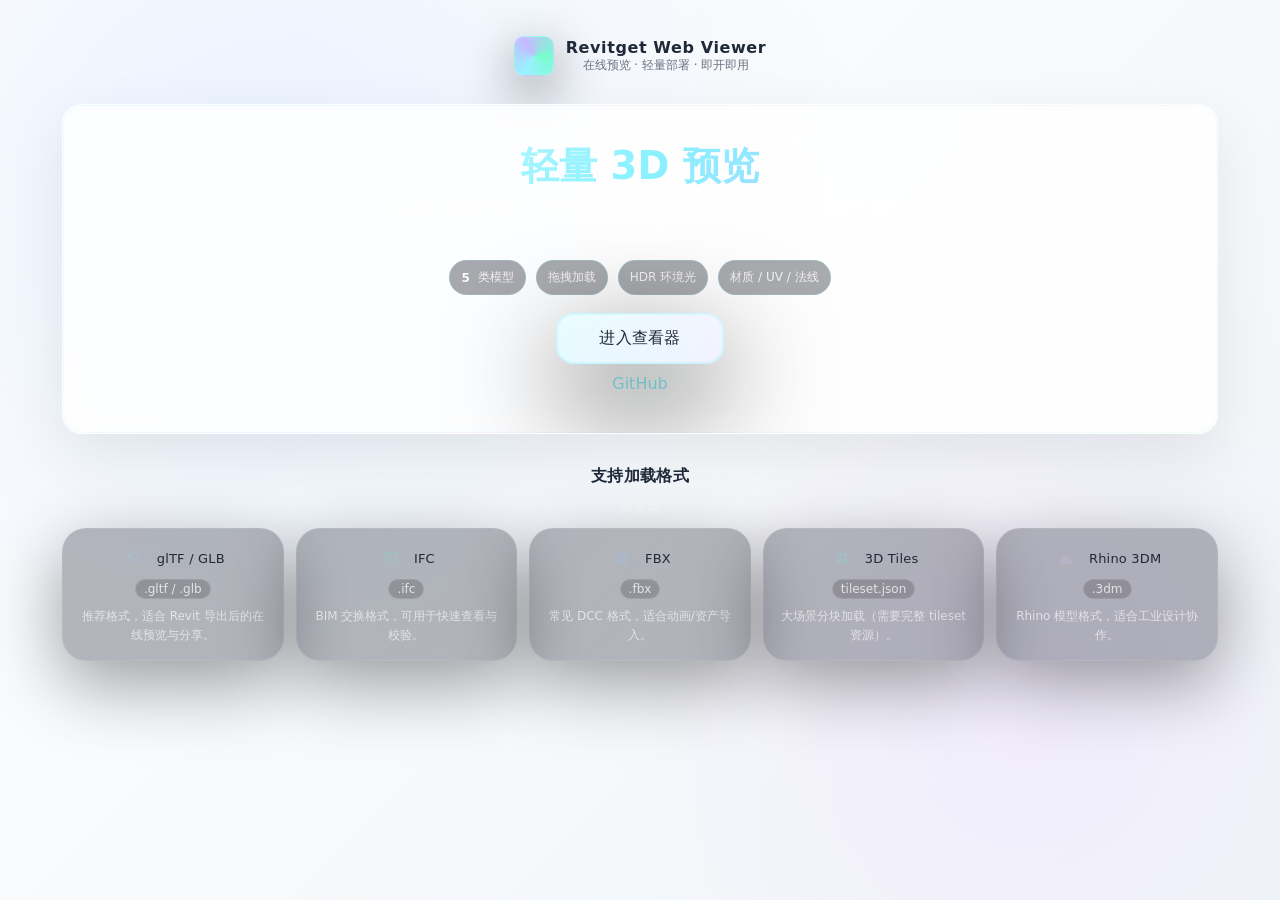
==== index.html @ fd3fb1c2 "更新网页为亮色主题" ====
<!doctype html>
<html lang="zh-CN">
  <head>
    <meta charset="UTF-8" />
    <meta name="viewport" content="width=device-width, initial-scale=1.0" />
    <title>Revitget · Web Viewer</title>
    <style>
      :root {
        --bg0: #ffffff;
        --bg1: #f3f5f8;
        --bg2: #e6ebf2;
        --c0: #0078d4;
        --c1: #5b5fc7;
        --c2: #00b294;
        --text: #1f2937;
        --muted: #6b7280;
        --glass: rgba(255, 255, 255, 0.85);
        --stroke: rgba(0, 0, 0, 0.06);
        --shadow: 0 20px 60px rgba(0, 0, 0, 0.08);
      }

      * {
        box-sizing: border-box;
      }

      html,
      body {
        height: 100%;
      }

      body {
        margin: 0;
        color: var(--text);
        font-family: system-ui, -apple-system, Segoe UI, Roboto, Helvetica, Arial,
          "Apple Color Emoji", "Segoe UI Emoji";
        background: radial-gradient(
            1000px 1000px at 20% 20%,
            rgba(230, 240, 255, 0.8),
            transparent 60%
          ),
          radial-gradient(
            800px 800px at 80% 80%,
            rgba(240, 230, 255, 0.6),
            transparent 50%
          ),
          linear-gradient(135deg, var(--bg0) 0%, #f0f4f8 100%);
        overflow-x: hidden;
      }

      .wrap {
        position: relative;
        max-width: 1200px;
        margin: 0 auto;
        padding: 36px 22px 60px;
        text-align: center;
      }

      @keyframes fadeUp {
        from {
          opacity: 0;
          transform: translateY(20px);
        }
        to {
          opacity: 1;
          transform: translateY(0);
        }
      }

      .topbar {
        display: flex;
        flex-direction: column;
        align-items: center;
        justify-content: center;
        gap: 12px;
        margin-bottom: 28px;
        animation: fadeUp 0.8s ease-out forwards;
      }

      .brand {
        display: flex;
        align-items: center;
        gap: 12px;
        min-width: 0;
        justify-content: center;
      }

      .logo {
        width: 40px;
        height: 40px;
        border-radius: 10px;
        background: conic-gradient(
          from 210deg,
          rgba(123, 240, 255, 0.75),
          rgba(182, 166, 255, 0.75),
          rgba(68, 255, 184, 0.7),
          rgba(123, 240, 255, 0.75)
        );
        border: 1px solid rgba(255, 255, 255, 0.08);
        box-shadow: 0 0 0 1px rgba(255, 255, 255, 0.08) inset, 0 16px 50px rgba(0, 0, 0, 0.45);
      }

      .brand h1 {
        font-size: 16px;
        margin: 0;
        letter-spacing: 0.6px;
        white-space: nowrap;
      }

      .brand p {
        margin: 0;
        font-size: 12px;
        color: var(--muted);
        white-space: nowrap;
        overflow: hidden;
        text-overflow: ellipsis;
      }

      .cta {
        display: flex;
        gap: 10px;
        flex-wrap: wrap;
        justify-content: center;
      }

      .cta.main {
        margin-top: 18px;
      }

      .link {
        color: rgba(123, 240, 255, 0.86);
        text-decoration: none;
      }

      .link:hover {
        text-decoration: underline;
      }

      .sub-links {
        margin-top: 10px;
      }

      .btn {
        position: relative;
        appearance: none;
        border: 1px solid rgba(255, 255, 255, 0.08);
        background: rgba(5, 10, 24, 0.35);
        color: var(--text);
        padding: 10px 14px;
        border-radius: 14px;
        text-decoration: none;
        font-size: 13px;
        letter-spacing: 0.2px;
        transition: transform 140ms ease, background 140ms ease, border-color 140ms ease,
          box-shadow 140ms ease, filter 140ms ease;
        display: inline-flex;
        align-items: center;
        gap: 8px;
        user-select: none;
        box-shadow: 0 18px 54px rgba(0, 0, 0, 0.46);
        backdrop-filter: blur(10px);
      }

      .btn::before {
        content: "";
        position: absolute;
        inset: 0;
        border-radius: 14px;
        pointer-events: none;
        background: linear-gradient(
          180deg,
          rgba(255, 255, 255, 0.16),
          rgba(255, 255, 255, 0) 40%,
          rgba(123, 240, 255, 0.08)
        );
        opacity: 0.55;
      }

      .btn:hover {
        transform: translateY(-2px);
        background: rgba(10, 20, 48, 0.44);
        border-color: rgba(123, 240, 255, 0.26);
        box-shadow: 0 26px 70px rgba(0, 0, 0, 0.55);
        filter: drop-shadow(0 0 22px rgba(123, 240, 255, 0.14));
      }

      .btn.primary {
        background: linear-gradient(
          135deg,
          rgba(123, 240, 255, 0.18),
          rgba(182, 166, 255, 0.14)
        );
        border-color: rgba(123, 240, 255, 0.34);
        box-shadow: 0 26px 86px rgba(0, 0, 0, 0.6),
          0 0 0 1px rgba(123, 240, 255, 0.16) inset;
      }

      .btn.primary.big {
        font-size: 16px;
        padding: 14px 42px;
        border-radius: 18px;
        letter-spacing: 0.3px;
        box-shadow: 0 36px 110px rgba(0, 0, 0, 0.68),
          0 0 0 1px rgba(123, 240, 255, 0.18) inset;
        transition: all 0.25s cubic-bezier(0.2, 0.8, 0.2, 1);
      }

      .btn.primary.big:hover {
        transform: translateY(-3px) scale(1.02);
        box-shadow: 0 40px 130px rgba(123, 240, 255, 0.2),
          0 0 0 1px rgba(123, 240, 255, 0.35) inset;
        filter: brightness(1.1);
      }

      .layout {
        display: grid;
        grid-template-columns: 1fr;
        gap: 0;
        align-items: start;
        opacity: 0;
        animation: fadeUp 0.8s ease-out 0.2s forwards;
      }

      .panel {
        position: relative;
        background: var(--glass);
        border: 1px solid rgba(255, 255, 255, 0.08);
        border-radius: 20px;
        padding: 40px 22px;
        backdrop-filter: blur(10px);
        box-shadow: var(--shadow);
        overflow: hidden;
      }

      .panel::before {
        content: "";
        position: absolute;
        inset: 0;
        pointer-events: none;
        border-radius: 20px;
        padding: 1px;
        background: linear-gradient(
          135deg,
          rgba(123, 240, 255, 0.26),
          rgba(182, 166, 255, 0.16),
          rgba(68, 255, 184, 0.14)
        );
        -webkit-mask: linear-gradient(#000 0 0) content-box, linear-gradient(#000 0 0);
        -webkit-mask-composite: xor;
        mask-composite: exclude;
        opacity: 0.6;
      }

      .hero-title {
        margin: 0 0 10px;
        font-size: clamp(28px, 3vw, 44px);
        letter-spacing: 0.2px;
        line-height: 1.08;
        background: linear-gradient(
          135deg,
          rgba(255, 255, 255, 0.98),
          rgba(123, 240, 255, 0.88),
          rgba(182, 166, 255, 0.86)
        );
        -webkit-background-clip: text;
        background-clip: text;
        color: transparent;
      }

      .hero-sub {
        margin: 0;
        color: rgba(255, 255, 255, 0.72);
        font-size: 14px;
        line-height: 1.7;
        max-width: 58ch;
        margin-left: auto;
        margin-right: auto;
      }

      .chips {
        display: flex;
        gap: 10px;
        flex-wrap: wrap;
        margin-top: 16px;
        justify-content: center;
      }

      .chip {
        padding: 8px 11px;
        border-radius: 999px;
        border: 1px solid rgba(123, 240, 255, 0.18);
        background: rgba(3, 7, 18, 0.34);
        font-size: 12px;
        color: rgba(255, 255, 255, 0.86);
        display: inline-flex;
        align-items: center;
        gap: 8px;
      }

      .chip b {
        font-weight: 650;
        color: rgba(255, 255, 255, 0.95);
      }

      .section {
        margin-top: 32px;
        opacity: 0;
        animation: fadeUp 0.8s ease-out 0.4s forwards;
      }

      .section-head {
        display: flex;
        flex-direction: column;
        align-items: center;
        justify-content: center;
        gap: 12px;
        margin: 0 0 12px;
      }

      .section-head h3 {
        margin: 0;
        font-size: 16px;
        letter-spacing: 0.3px;
      }

      .section-head .hint {
        margin: 0;
        font-size: 12px;
        color: rgba(255, 255, 255, 0.58);
      }

      .formats {
        margin: 0;
        padding: 0;
        list-style: none;
        display: flex;
        gap: 12px;
        flex-wrap: wrap;
        justify-content: center;
      }

      .fmt {
        flex: 1 1 200px;
        border: 1px solid rgba(255, 255, 255, 0.08);
        background: rgba(3, 7, 18, 0.28);
        border-radius: 24px;
        padding: 16px;
        box-shadow: 0 22px 70px rgba(0, 0, 0, 0.38);
        text-align: center;
      }

      .fmt .t {
        display: flex;
        flex-direction: column;
        align-items: center;
        justify-content: center;
        gap: 8px;
        margin-bottom: 8px;
      }

      .fmt .name {
        font-size: 13px;
        letter-spacing: 0.2px;
        display: inline-flex;
        align-items: center;
        gap: 10px;
      }

      .fmt .ico {
        width: 26px;
        height: 26px;
        border-radius: 10px;
        background: linear-gradient(135deg, rgba(123, 240, 255, 0.24), rgba(182, 166, 255, 0.18));
        border: 1px solid rgba(123, 240, 255, 0.14);
        box-shadow: 0 18px 54px rgba(0, 0, 0, 0.4);
        -webkit-mask: var(--icon) center / 16px 16px no-repeat;
        mask: var(--icon) center / 16px 16px no-repeat;
      }

      .fmt.gltf {
        --icon: url("data:image/svg+xml,%3Csvg%20xmlns%3D'http%3A//www.w3.org/2000/svg'%20viewBox%3D'0%200%2024%2024'%3E%3Cpath%20fill%3D'black'%20d%3D'M12%202%203%206.5v11L12%2022l9-4.5v-11L12%202zm0%202.3%206.8%203.4L12%2011.1%205.2%207.7%2012%204.3zm-7%205.2%206%203v7.6l-6-3V9.5zm8%2010.6V12.5l6-3v7.6l-6%203z'/%3E%3C/svg%3E");
      }
      .fmt.gltf .ico {
        background: linear-gradient(135deg, rgba(123, 240, 255, 0.28), rgba(182, 166, 255, 0.22));
      }

      .fmt.ifc {
        --icon: url("data:image/svg+xml,%3Csvg%20xmlns%3D'http%3A//www.w3.org/2000/svg'%20viewBox%3D'0%200%2024%2024'%3E%3Cpath%20fill%3D'black'%20d%3D'M4%2021V3h16v18H4zm2-2h12V5H6v14zm2-9h2v2H8v-2zm0%204h2v2H8v-2zm4-4h2v2h-2v-2zm0%204h2v2h-2v-2zm4-4h2v2h-2v-2zm0%204h2v2h-2v-2z'/%3E%3C/svg%3E");
      }
      .fmt.ifc .ico {
        background: linear-gradient(135deg, rgba(68, 255, 184, 0.22), rgba(123, 240, 255, 0.22));
      }

      .fmt.fbx {
        --icon: url("data:image/svg+xml,%3Csvg%20xmlns%3D'http%3A//www.w3.org/2000/svg'%20viewBox%3D'0%200%2024%2024'%3E%3Cpath%20fill%3D'black'%20d%3D'M4%204h16v16H4V4zm4%203H6v2h2V7zm0%204H6v2h2v-2zm0%204H6v2h2v-2zm12-8h-2v2h2v-2zm0%204h-2v2h2v-2zm0%204h-2v2h2v-2zM10%207h4v10h-4V7z'/%3E%3C/svg%3E");
      }
      .fmt.fbx .ico {
        background: linear-gradient(135deg, rgba(182, 166, 255, 0.24), rgba(123, 240, 255, 0.18));
      }

      .fmt.tiles {
        --icon: url("data:image/svg+xml,%3Csvg%20xmlns%3D'http%3A//www.w3.org/2000/svg'%20viewBox%3D'0%200%2024%2024'%3E%3Cpath%20fill%3D'black'%20d%3D'M4%204h7v7H4V4zm9%200h7v7h-7V4zM4%2013h7v7H4v-7zm9%200h7v7h-7v-7z'/%3E%3C/svg%3E");
      }
      .fmt.tiles .ico {
        background: linear-gradient(135deg, rgba(123, 240, 255, 0.22), rgba(68, 255, 184, 0.16));
      }

      .fmt.rhino {
        --icon: url("data:image/svg+xml,%3Csvg%20xmlns%3D'http%3A//www.w3.org/2000/svg'%20viewBox%3D'0%200%2024%2024'%3E%3Cpath%20fill%3D'black'%20d%3D'M3%2016c4-9%2014-9%2018%200v5H3v-5zm4.2-2.1c1.8-3.2%207-3.2%208.8%200l-4.4%201.6-4.4-1.6z'/%3E%3C/svg%3E");
      }
      .fmt.rhino .ico {
        background: linear-gradient(135deg, rgba(255, 255, 255, 0.16), rgba(182, 166, 255, 0.18));
      }

      .fmt .ext {
        font-size: 12px;
        color: rgba(255, 255, 255, 0.74);
        padding: 2px 8px;
        border-radius: 999px;
        border: 1px solid rgba(255, 255, 255, 0.12);
        background: rgba(0, 0, 0, 0.18);
      }

      .fmt .desc {
        margin: 0;
        font-size: 12px;
        color: rgba(255, 255, 255, 0.64);
        line-height: 1.55;
      }

      @media (max-width: 860px) {
        .layout {
          grid-template-columns: 1fr;
          gap: 16px;
        }
      }

      @media (max-width: 520px) {
        .cta {
          width: 100%;
          justify-content: center;
        }
      }
    </style>
  </head>
  <body>
    <div class="wrap">
      <div class="topbar">
        <div class="brand">
          <div class="logo"></div>
          <div>
            <h1>Revitget Web Viewer</h1>
            <p>在线预览 · 轻量部署 · 即开即用</p>
          </div>
        </div>
      </div>

      <div class="layout">
        <div class="panel">
          <h2 class="hero-title">轻量 3D 预览</h2>
          <p class="hero-sub">直接加载本地模型文件，进行旋转、缩放、平移与材质审阅，适合 Revit 导出后快速在线查看。</p>
          <div class="chips">
            <div class="chip"><b>5</b> 类模型</div>
            <div class="chip">拖拽加载</div>
            <div class="chip">HDR 环境光</div>
            <div class="chip">材质 / UV / 法线</div>
          </div>
          <div class="cta main">
            <a class="btn primary big" href="./threejs/index.html">进入查看器</a>
          </div>
          <div class="sub-links">
            <a class="link" href="https://github.com/wangjinlei1/Revitget">GitHub</a>
          </div>
        </div>
      </div>

      <div class="section">
        <div class="section-head">
          <h3>支持加载格式</h3>
          <p class="hint">共 5 类</p>
        </div>
        <ul class="formats">
          <li class="fmt gltf">
            <div class="t">
              <div class="name"><span class="ico"></span>glTF / GLB</div>
              <div class="ext">.gltf / .glb</div>
            </div>
            <p class="desc">推荐格式，适合 Revit 导出后的在线预览与分享。</p>
          </li>
          <li class="fmt ifc">
            <div class="t">
              <div class="name"><span class="ico"></span>IFC</div>
              <div class="ext">.ifc</div>
            </div>
            <p class="desc">BIM 交换格式，可用于快速查看与校验。</p>
          </li>
          <li class="fmt fbx">
            <div class="t">
              <div class="name"><span class="ico"></span>FBX</div>
              <div class="ext">.fbx</div>
            </div>
            <p class="desc">常见 DCC 格式，适合动画/资产导入。</p>
          </li>
          <li class="fmt tiles">
            <div class="t">
              <div class="name"><span class="ico"></span>3D Tiles</div>
              <div class="ext">tileset.json</div>
            </div>
            <p class="desc">大场景分块加载（需要完整 tileset 资源）。</p>
          </li>
          <li class="fmt rhino">
            <div class="t">
              <div class="name"><span class="ico"></span>Rhino 3DM</div>
              <div class="ext">.3dm</div>
            </div>
            <p class="desc">Rhino 模型格式，适合工业设计协作。</p>
          </li>
        </ul>
      </div>
    </div>
  </body>
</html>
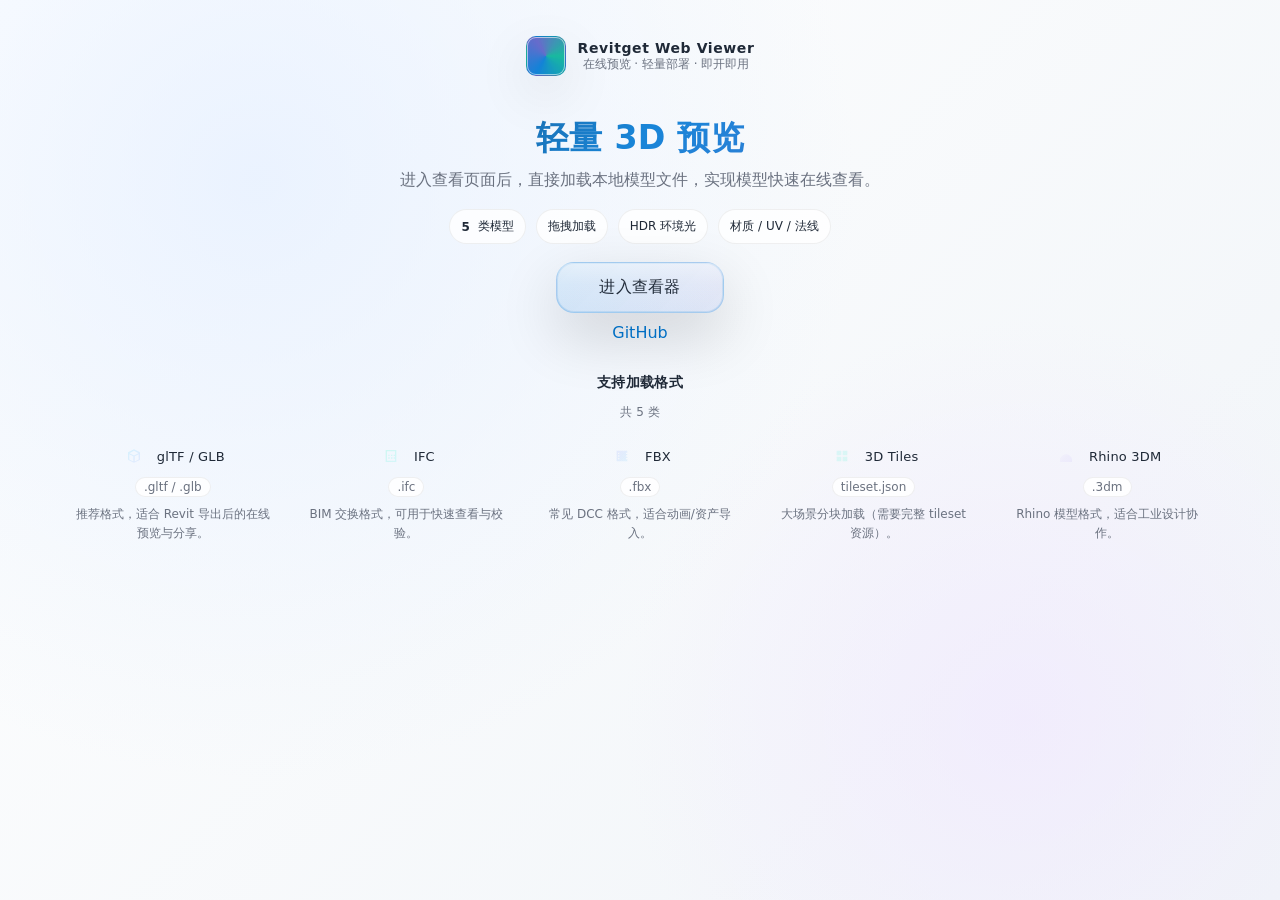
==== commit 35c88c87: "更新首页布局与亮色主题" ====
--- a/index.html
+++ b/index.html
@@ -90,17 +90,17 @@
         border-radius: 10px;
         background: conic-gradient(
           from 210deg,
-          rgba(123, 240, 255, 0.75),
-          rgba(182, 166, 255, 0.75),
-          rgba(68, 255, 184, 0.7),
-          rgba(123, 240, 255, 0.75)
+          rgba(0, 120, 212, 0.92),
+          rgba(91, 95, 199, 0.92),
+          rgba(0, 178, 148, 0.9),
+          rgba(0, 120, 212, 0.92)
         );
-        border: 1px solid rgba(255, 255, 255, 0.08);
-        box-shadow: 0 0 0 1px rgba(255, 255, 255, 0.08) inset, 0 16px 50px rgba(0, 0, 0, 0.45);
+        border: 1px solid var(--stroke);
+        box-shadow: 0 0 0 1px rgba(255, 255, 255, 0.55) inset, 0 18px 54px rgba(0, 0, 0, 0.1);
       }
 
       .brand h1 {
-        font-size: 16px;
+        font-size: 14px;
         margin: 0;
         letter-spacing: 0.6px;
         white-space: nowrap;
@@ -127,7 +127,7 @@
       }
 
       .link {
-        color: rgba(123, 240, 255, 0.86);
+        color: var(--c0);
         text-decoration: none;
       }
 
@@ -142,8 +142,8 @@
       .btn {
         position: relative;
         appearance: none;
-        border: 1px solid rgba(255, 255, 255, 0.08);
-        background: rgba(5, 10, 24, 0.35);
+        border: 1px solid var(--stroke);
+        background: rgba(255, 255, 255, 0.8);
         color: var(--text);
         padding: 10px 14px;
         border-radius: 14px;
@@ -156,8 +156,7 @@
         align-items: center;
         gap: 8px;
         user-select: none;
-        box-shadow: 0 18px 54px rgba(0, 0, 0, 0.46);
-        backdrop-filter: blur(10px);
+        box-shadow: 0 12px 28px rgba(0, 0, 0, 0.1);
       }
 
       .btn::before {
@@ -168,30 +167,29 @@
         pointer-events: none;
         background: linear-gradient(
           180deg,
-          rgba(255, 255, 255, 0.16),
-          rgba(255, 255, 255, 0) 40%,
-          rgba(123, 240, 255, 0.08)
+          rgba(255, 255, 255, 0.7),
+          rgba(255, 255, 255, 0) 45%,
+          rgba(0, 120, 212, 0.06)
         );
         opacity: 0.55;
       }
 
       .btn:hover {
         transform: translateY(-2px);
-        background: rgba(10, 20, 48, 0.44);
-        border-color: rgba(123, 240, 255, 0.26);
-        box-shadow: 0 26px 70px rgba(0, 0, 0, 0.55);
-        filter: drop-shadow(0 0 22px rgba(123, 240, 255, 0.14));
+        background: rgba(255, 255, 255, 0.92);
+        border-color: rgba(0, 120, 212, 0.18);
+        box-shadow: 0 16px 36px rgba(0, 0, 0, 0.12);
       }
 
       .btn.primary {
         background: linear-gradient(
           135deg,
-          rgba(123, 240, 255, 0.18),
-          rgba(182, 166, 255, 0.14)
+          rgba(0, 120, 212, 0.12),
+          rgba(91, 95, 199, 0.1)
         );
-        border-color: rgba(123, 240, 255, 0.34);
-        box-shadow: 0 26px 86px rgba(0, 0, 0, 0.6),
-          0 0 0 1px rgba(123, 240, 255, 0.16) inset;
+        border-color: rgba(0, 120, 212, 0.26);
+        box-shadow: 0 18px 48px rgba(0, 0, 0, 0.12),
+          0 0 0 1px rgba(0, 120, 212, 0.1) inset;
       }
 
       .btn.primary.big {
@@ -199,16 +197,15 @@
         padding: 14px 42px;
         border-radius: 18px;
         letter-spacing: 0.3px;
-        box-shadow: 0 36px 110px rgba(0, 0, 0, 0.68),
-          0 0 0 1px rgba(123, 240, 255, 0.18) inset;
+        box-shadow: 0 22px 60px rgba(0, 0, 0, 0.16),
+          0 0 0 1px rgba(0, 120, 212, 0.12) inset;
         transition: all 0.25s cubic-bezier(0.2, 0.8, 0.2, 1);
       }
 
       .btn.primary.big:hover {
         transform: translateY(-3px) scale(1.02);
-        box-shadow: 0 40px 130px rgba(123, 240, 255, 0.2),
-          0 0 0 1px rgba(123, 240, 255, 0.35) inset;
-        filter: brightness(1.1);
+        box-shadow: 0 26px 70px rgba(0, 120, 212, 0.18),
+          0 0 0 1px rgba(0, 120, 212, 0.22) inset;
       }
 
       .layout {
@@ -222,44 +219,28 @@
 
       .panel {
         position: relative;
-        background: var(--glass);
-        border: 1px solid rgba(255, 255, 255, 0.08);
-        border-radius: 20px;
-        padding: 40px 22px;
-        backdrop-filter: blur(10px);
-        box-shadow: var(--shadow);
-        overflow: hidden;
+        background: transparent;
+        border: none;
+        border-radius: 0;
+        padding: 16px 0 0;
+        box-shadow: none;
+        overflow: visible;
       }
 
       .panel::before {
-        content: "";
-        position: absolute;
-        inset: 0;
-        pointer-events: none;
-        border-radius: 20px;
-        padding: 1px;
-        background: linear-gradient(
-          135deg,
-          rgba(123, 240, 255, 0.26),
-          rgba(182, 166, 255, 0.16),
-          rgba(68, 255, 184, 0.14)
-        );
-        -webkit-mask: linear-gradient(#000 0 0) content-box, linear-gradient(#000 0 0);
-        -webkit-mask-composite: xor;
-        mask-composite: exclude;
-        opacity: 0.6;
+        content: none;
       }
 
       .hero-title {
         margin: 0 0 10px;
-        font-size: clamp(28px, 3vw, 44px);
+        font-size: clamp(22px, 2.6vw, 34px);
         letter-spacing: 0.2px;
         line-height: 1.08;
         background: linear-gradient(
           135deg,
-          rgba(255, 255, 255, 0.98),
-          rgba(123, 240, 255, 0.88),
-          rgba(182, 166, 255, 0.86)
+          rgba(31, 41, 55, 0.98),
+          rgba(0, 120, 212, 0.9),
+          rgba(91, 95, 199, 0.9)
         );
         -webkit-background-clip: text;
         background-clip: text;
@@ -268,8 +249,8 @@
 
       .hero-sub {
         margin: 0;
-        color: rgba(255, 255, 255, 0.72);
-        font-size: 14px;
+        color: var(--muted);
+        font-size: 16px;
         line-height: 1.7;
         max-width: 58ch;
         margin-left: auto;
@@ -287,10 +268,10 @@
       .chip {
         padding: 8px 11px;
         border-radius: 999px;
-        border: 1px solid rgba(123, 240, 255, 0.18);
-        background: rgba(3, 7, 18, 0.34);
+        border: 1px solid var(--stroke);
+        background: rgba(255, 255, 255, 0.8);
         font-size: 12px;
-        color: rgba(255, 255, 255, 0.86);
+        color: var(--text);
         display: inline-flex;
         align-items: center;
         gap: 8px;
@@ -298,7 +279,7 @@
 
       .chip b {
         font-weight: 650;
-        color: rgba(255, 255, 255, 0.95);
+        color: var(--text);
       }
 
       .section {
@@ -318,14 +299,14 @@
 
       .section-head h3 {
         margin: 0;
-        font-size: 16px;
+        font-size: 14px;
         letter-spacing: 0.3px;
       }
 
       .section-head .hint {
         margin: 0;
         font-size: 12px;
-        color: rgba(255, 255, 255, 0.58);
+        color: var(--muted);
       }
 
       .formats {
@@ -340,11 +321,11 @@
 
       .fmt {
         flex: 1 1 200px;
-        border: 1px solid rgba(255, 255, 255, 0.08);
-        background: rgba(3, 7, 18, 0.28);
-        border-radius: 24px;
-        padding: 16px;
-        box-shadow: 0 22px 70px rgba(0, 0, 0, 0.38);
+        border: none;
+        background: transparent;
+        border-radius: 0;
+        padding: 10px 12px;
+        box-shadow: none;
         text-align: center;
       }
 
@@ -369,9 +350,9 @@
         width: 26px;
         height: 26px;
         border-radius: 10px;
-        background: linear-gradient(135deg, rgba(123, 240, 255, 0.24), rgba(182, 166, 255, 0.18));
-        border: 1px solid rgba(123, 240, 255, 0.14);
-        box-shadow: 0 18px 54px rgba(0, 0, 0, 0.4);
+        background: linear-gradient(135deg, rgba(0, 120, 212, 0.18), rgba(91, 95, 199, 0.16));
+        border: 1px solid var(--stroke);
+        box-shadow: 0 10px 26px rgba(0, 0, 0, 0.12);
         -webkit-mask: var(--icon) center / 16px 16px no-repeat;
         mask: var(--icon) center / 16px 16px no-repeat;
       }
@@ -413,17 +394,17 @@
 
       .fmt .ext {
         font-size: 12px;
-        color: rgba(255, 255, 255, 0.74);
+        color: var(--muted);
         padding: 2px 8px;
         border-radius: 999px;
-        border: 1px solid rgba(255, 255, 255, 0.12);
-        background: rgba(0, 0, 0, 0.18);
+        border: 1px solid var(--stroke);
+        background: rgba(255, 255, 255, 0.85);
       }
 
       .fmt .desc {
         margin: 0;
         font-size: 12px;
-        color: rgba(255, 255, 255, 0.64);
+        color: var(--muted);
         line-height: 1.55;
       }
 
@@ -457,7 +438,7 @@
       <div class="layout">
         <div class="panel">
           <h2 class="hero-title">轻量 3D 预览</h2>
-          <p class="hero-sub">直接加载本地模型文件，进行旋转、缩放、平移与材质审阅，适合 Revit 导出后快速在线查看。</p>
+          <p class="hero-sub">进入查看页面后，直接加载本地模型文件，实现模型快速在线查看。</p>
           <div class="chips">
             <div class="chip"><b>5</b> 类模型</div>
             <div class="chip">拖拽加载</div>
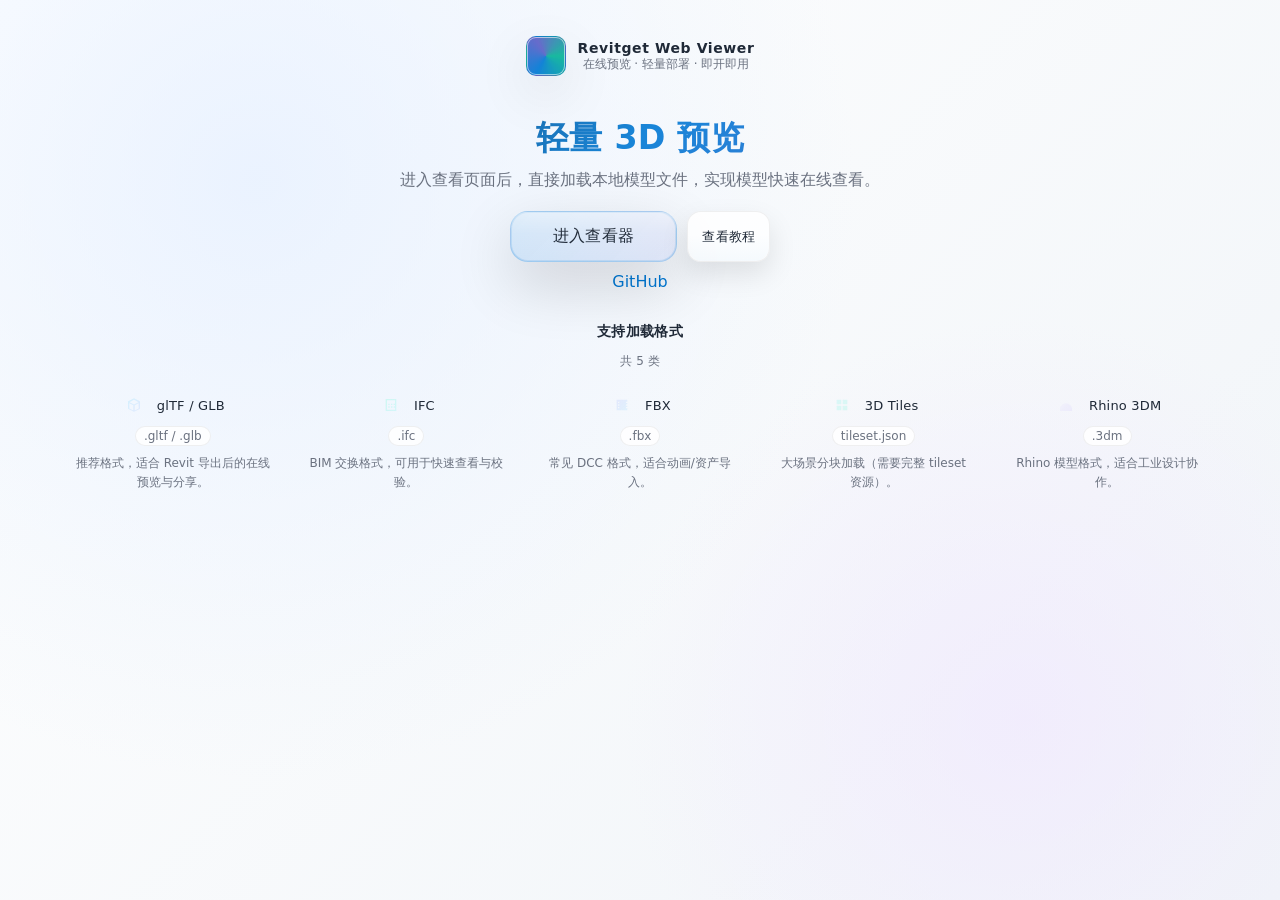
==== commit 115a1be9: "首页添加教程入口并移除标签" ====
--- a/index.html
+++ b/index.html
@@ -439,14 +439,9 @@
         <div class="panel">
           <h2 class="hero-title">轻量 3D 预览</h2>
           <p class="hero-sub">进入查看页面后，直接加载本地模型文件，实现模型快速在线查看。</p>
-          <div class="chips">
-            <div class="chip"><b>5</b> 类模型</div>
-            <div class="chip">拖拽加载</div>
-            <div class="chip">HDR 环境光</div>
-            <div class="chip">材质 / UV / 法线</div>
-          </div>
           <div class="cta main">
             <a class="btn primary big" href="./threejs/index.html">进入查看器</a>
+            <a class="btn" href="./tutorial.pdf" target="_blank" rel="noopener">查看教程</a>
           </div>
           <div class="sub-links">
             <a class="link" href="https://github.com/wangjinlei1/Revitget">GitHub</a>
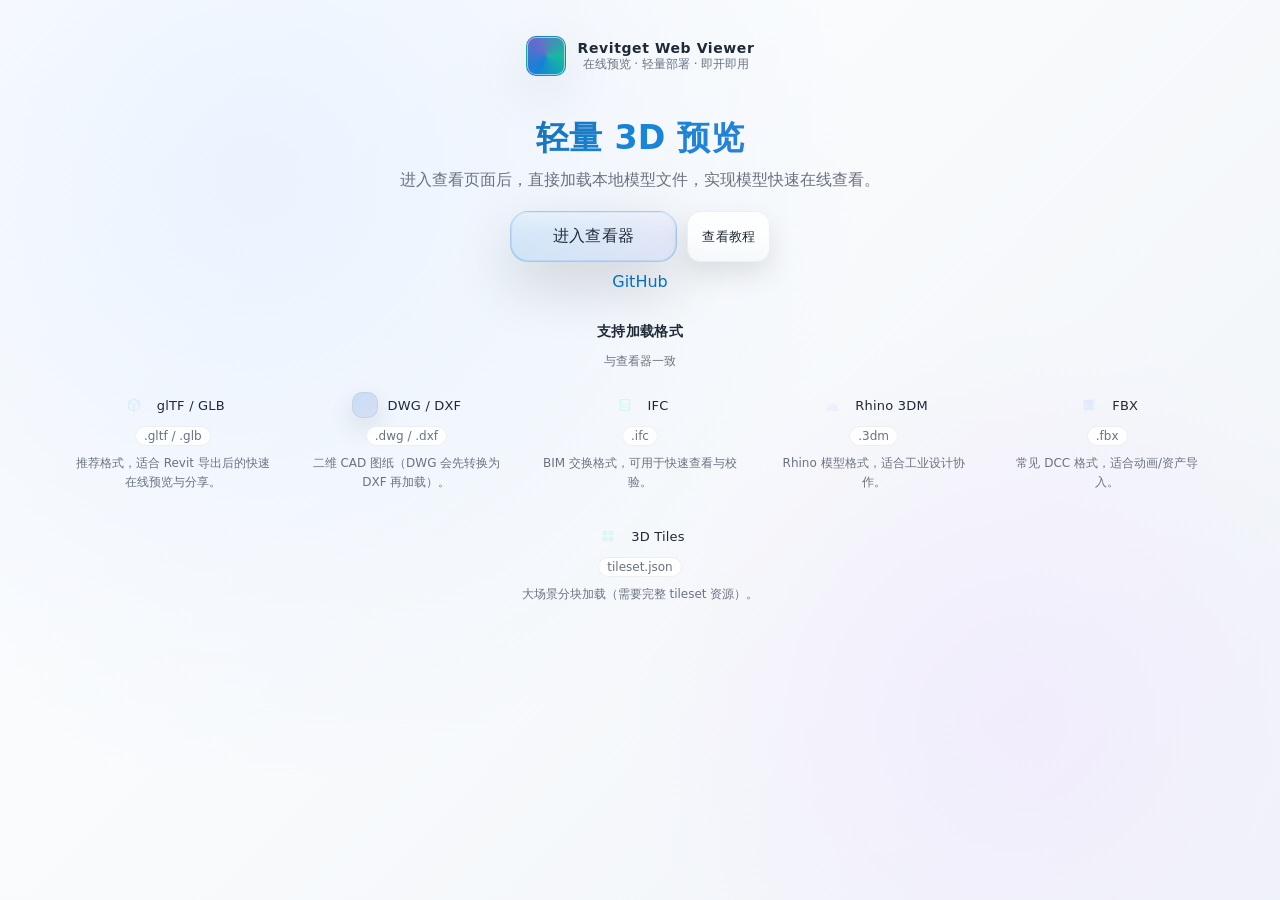
==== commit c3449cdb: "优化首页格式列表并修复 DWG/DXF 加载" ====
--- a/index.html
+++ b/index.html
@@ -452,46 +452,60 @@
       <div class="section">
         <div class="section-head">
           <h3>支持加载格式</h3>
-          <p class="hint">共 5 类</p>
+          <p class="hint">与查看器一致</p>
         </div>
-        <ul class="formats">
-          <li class="fmt gltf">
-            <div class="t">
-              <div class="name"><span class="ico"></span>glTF / GLB</div>
-              <div class="ext">.gltf / .glb</div>
-            </div>
-            <p class="desc">推荐格式，适合 Revit 导出后的在线预览与分享。</p>
-          </li>
-          <li class="fmt ifc">
-            <div class="t">
-              <div class="name"><span class="ico"></span>IFC</div>
-              <div class="ext">.ifc</div>
-            </div>
-            <p class="desc">BIM 交换格式，可用于快速查看与校验。</p>
-          </li>
-          <li class="fmt fbx">
-            <div class="t">
-              <div class="name"><span class="ico"></span>FBX</div>
-              <div class="ext">.fbx</div>
-            </div>
-            <p class="desc">常见 DCC 格式，适合动画/资产导入。</p>
-          </li>
-          <li class="fmt tiles">
-            <div class="t">
-              <div class="name"><span class="ico"></span>3D Tiles</div>
-              <div class="ext">tileset.json</div>
-            </div>
-            <p class="desc">大场景分块加载（需要完整 tileset 资源）。</p>
-          </li>
-          <li class="fmt rhino">
-            <div class="t">
-              <div class="name"><span class="ico"></span>Rhino 3DM</div>
-              <div class="ext">.3dm</div>
-            </div>
-            <p class="desc">Rhino 模型格式，适合工业设计协作。</p>
-          </li>
-        </ul>
+        <ul class="formats" id="formats"></ul>
       </div>
     </div>
+    <script>
+      (function () {
+        function esc(s) {
+          return String(s)
+            .replace(/&/g, "&amp;")
+            .replace(/</g, "&lt;")
+            .replace(/>/g, "&gt;")
+            .replace(/\"/g, "&quot;")
+            .replace(/'/g, "&#39;");
+        }
+
+        var el = document.getElementById("formats");
+        if (!el) return;
+
+        fetch("./threejs/supported_formats.json", { cache: "no-store" })
+          .then(function (r) {
+            if (!r.ok) throw new Error("load supported formats failed");
+            return r.json();
+          })
+          .then(function (list) {
+            if (!Array.isArray(list)) throw new Error("invalid format list");
+            el.innerHTML = list
+              .map(function (it) {
+                var key = esc(it.key || "gltf");
+                var name = esc(it.name || "");
+                var ext = esc(it.ext || "");
+                var desc = esc(it.desc || "");
+                return (
+                  '<li class="fmt ' +
+                  key +
+                  '">' +
+                  '<div class="t">' +
+                  '<div class="name"><span class="ico"></span>' +
+                  name +
+                  "</div>" +
+                  '<div class="ext">' +
+                  ext +
+                  "</div>" +
+                  "</div>" +
+                  '<p class="desc">' +
+                  desc +
+                  "</p>" +
+                  "</li>"
+                );
+              })
+              .join("");
+          })
+          .catch(function () {});
+      })();
+    </script>
   </body>
 </html>
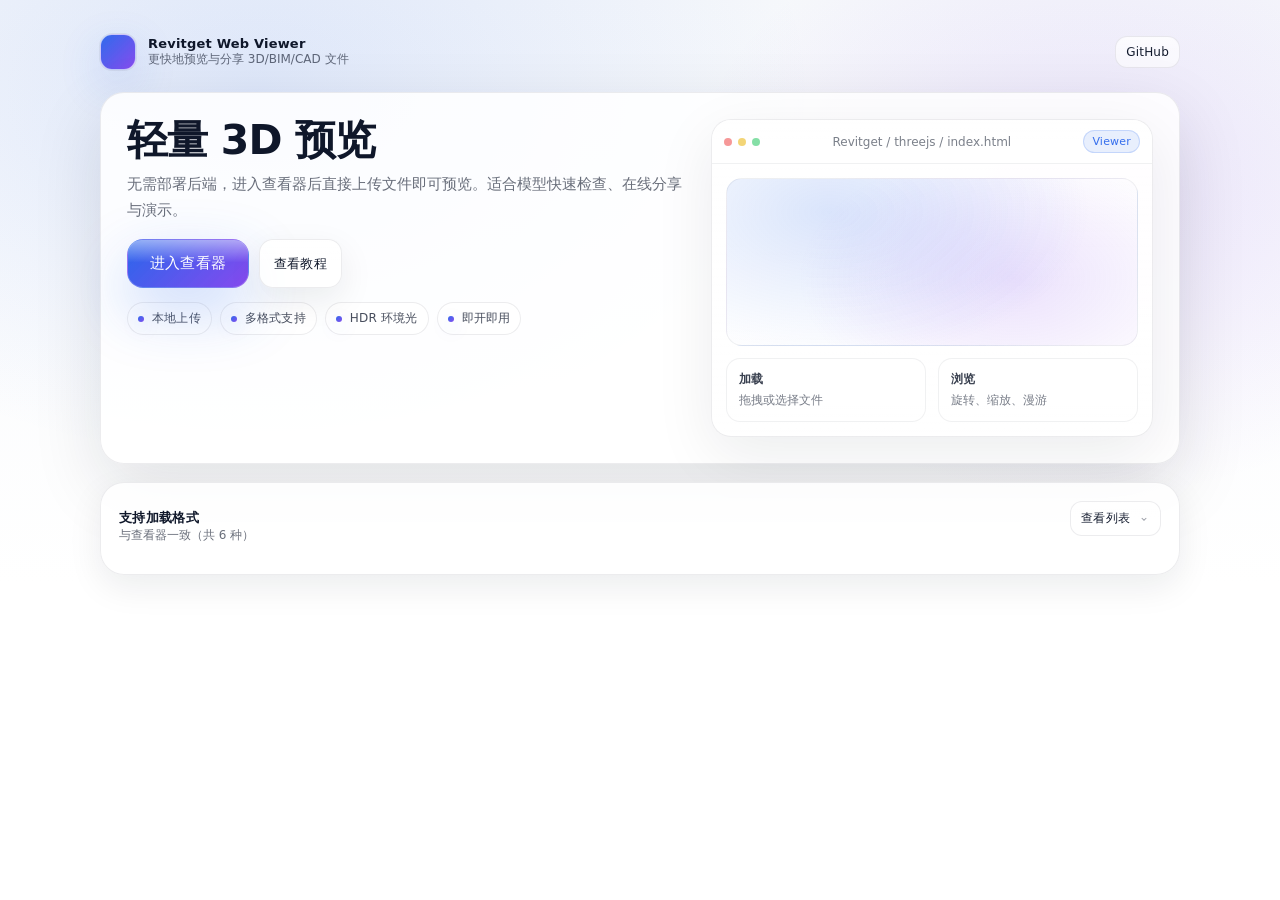
==== commit 68438aca: "优化主页面展示，安装仅保留MSI" ====
--- a/index.html
+++ b/index.html
@@ -6,17 +6,16 @@
     <title>Revitget · Web Viewer</title>
     <style>
       :root {
-        --bg0: #ffffff;
-        --bg1: #f3f5f8;
-        --bg2: #e6ebf2;
-        --c0: #0078d4;
-        --c1: #5b5fc7;
-        --c2: #00b294;
-        --text: #1f2937;
-        --muted: #6b7280;
-        --glass: rgba(255, 255, 255, 0.85);
-        --stroke: rgba(0, 0, 0, 0.06);
-        --shadow: 0 20px 60px rgba(0, 0, 0, 0.08);
+        --bg: #f6f8fb;
+        --panel: rgba(255, 255, 255, 0.9);
+        --text: #0f172a;
+        --muted: rgba(15, 23, 42, 0.62);
+        --border: rgba(15, 23, 42, 0.08);
+        --shadow: 0 24px 70px rgba(15, 23, 42, 0.12);
+        --shadow-sm: 0 12px 34px rgba(15, 23, 42, 0.08);
+        --accent: #2563eb;
+        --accent2: #7c3aed;
+        --accent-soft: rgba(37, 99, 235, 0.14);
       }
 
       * {
@@ -33,26 +32,17 @@
         color: var(--text);
         font-family: system-ui, -apple-system, Segoe UI, Roboto, Helvetica, Arial,
           "Apple Color Emoji", "Segoe UI Emoji";
-        background: radial-gradient(
-            1000px 1000px at 20% 20%,
-            rgba(230, 240, 255, 0.8),
-            transparent 60%
-          ),
-          radial-gradient(
-            800px 800px at 80% 80%,
-            rgba(240, 230, 255, 0.6),
-            transparent 50%
-          ),
-          linear-gradient(135deg, var(--bg0) 0%, #f0f4f8 100%);
+        background: radial-gradient(900px 600px at 20% 10%, rgba(37, 99, 235, 0.12), transparent 62%),
+          radial-gradient(700px 520px at 85% 22%, rgba(124, 58, 237, 0.12), transparent 58%),
+          linear-gradient(180deg, var(--bg) 0%, #ffffff 65%, #ffffff 100%);
         overflow-x: hidden;
       }
 
       .wrap {
         position: relative;
-        max-width: 1200px;
+        max-width: 1120px;
         margin: 0 auto;
-        padding: 36px 22px 60px;
-        text-align: center;
+        padding: 34px 20px 54px;
       }
 
       @keyframes fadeUp {
@@ -68,11 +58,10 @@
 
       .topbar {
         display: flex;
-        flex-direction: column;
-        align-items: center;
-        justify-content: center;
-        gap: 12px;
-        margin-bottom: 28px;
+        align-items: center;
+        justify-content: space-between;
+        gap: 14px;
+        margin-bottom: 22px;
         animation: fadeUp 0.8s ease-out forwards;
       }
 
@@ -81,28 +70,21 @@
         align-items: center;
         gap: 12px;
         min-width: 0;
-        justify-content: center;
       }
 
       .logo {
-        width: 40px;
-        height: 40px;
-        border-radius: 10px;
-        background: conic-gradient(
-          from 210deg,
-          rgba(0, 120, 212, 0.92),
-          rgba(91, 95, 199, 0.92),
-          rgba(0, 178, 148, 0.9),
-          rgba(0, 120, 212, 0.92)
-        );
-        border: 1px solid var(--stroke);
-        box-shadow: 0 0 0 1px rgba(255, 255, 255, 0.55) inset, 0 18px 54px rgba(0, 0, 0, 0.1);
+        width: 36px;
+        height: 36px;
+        border-radius: 12px;
+        background: linear-gradient(135deg, rgba(37, 99, 235, 0.95), rgba(124, 58, 237, 0.9));
+        border: 1px solid rgba(255, 255, 255, 0.65);
+        box-shadow: 0 14px 44px rgba(37, 99, 235, 0.18), 0 0 0 1px rgba(15, 23, 42, 0.06);
       }
 
       .brand h1 {
-        font-size: 14px;
+        font-size: 13px;
         margin: 0;
-        letter-spacing: 0.6px;
+        letter-spacing: 0.2px;
         white-space: nowrap;
       }
 
@@ -119,15 +101,15 @@
         display: flex;
         gap: 10px;
         flex-wrap: wrap;
-        justify-content: center;
+        justify-content: flex-start;
       }
 
       .cta.main {
-        margin-top: 18px;
+        margin-top: 16px;
       }
 
       .link {
-        color: var(--c0);
+        color: var(--accent);
         text-decoration: none;
       }
 
@@ -136,27 +118,29 @@
       }
 
       .sub-links {
-        margin-top: 10px;
+        display: flex;
+        gap: 10px;
+        align-items: center;
       }
 
       .btn {
         position: relative;
         appearance: none;
-        border: 1px solid var(--stroke);
-        background: rgba(255, 255, 255, 0.8);
+        border: 1px solid var(--border);
+        background: rgba(255, 255, 255, 0.78);
         color: var(--text);
         padding: 10px 14px;
         border-radius: 14px;
         text-decoration: none;
         font-size: 13px;
         letter-spacing: 0.2px;
-        transition: transform 140ms ease, background 140ms ease, border-color 140ms ease,
-          box-shadow 140ms ease, filter 140ms ease;
+        transition: transform 160ms ease, background 160ms ease, border-color 160ms ease,
+          box-shadow 160ms ease;
         display: inline-flex;
         align-items: center;
         gap: 8px;
         user-select: none;
-        box-shadow: 0 12px 28px rgba(0, 0, 0, 0.1);
+        box-shadow: var(--shadow-sm);
       }
 
       .btn::before {
@@ -165,141 +149,279 @@
         inset: 0;
         border-radius: 14px;
         pointer-events: none;
-        background: linear-gradient(
-          180deg,
-          rgba(255, 255, 255, 0.7),
-          rgba(255, 255, 255, 0) 45%,
-          rgba(0, 120, 212, 0.06)
-        );
-        opacity: 0.55;
+        background: linear-gradient(180deg, rgba(255, 255, 255, 0.75), rgba(255, 255, 255, 0) 48%);
+        opacity: 0.65;
       }
 
       .btn:hover {
         transform: translateY(-2px);
         background: rgba(255, 255, 255, 0.92);
-        border-color: rgba(0, 120, 212, 0.18);
-        box-shadow: 0 16px 36px rgba(0, 0, 0, 0.12);
+        border-color: rgba(37, 99, 235, 0.22);
+        box-shadow: 0 18px 48px rgba(15, 23, 42, 0.12);
       }
 
       .btn.primary {
-        background: linear-gradient(
-          135deg,
-          rgba(0, 120, 212, 0.12),
-          rgba(91, 95, 199, 0.1)
-        );
-        border-color: rgba(0, 120, 212, 0.26);
-        box-shadow: 0 18px 48px rgba(0, 0, 0, 0.12),
-          0 0 0 1px rgba(0, 120, 212, 0.1) inset;
+        color: #ffffff;
+        background: linear-gradient(135deg, rgba(37, 99, 235, 0.98), rgba(124, 58, 237, 0.92));
+        border-color: rgba(255, 255, 255, 0.22);
+        box-shadow: 0 22px 60px rgba(37, 99, 235, 0.26);
       }
 
       .btn.primary.big {
-        font-size: 16px;
-        padding: 14px 42px;
-        border-radius: 18px;
-        letter-spacing: 0.3px;
-        box-shadow: 0 22px 60px rgba(0, 0, 0, 0.16),
-          0 0 0 1px rgba(0, 120, 212, 0.12) inset;
-        transition: all 0.25s cubic-bezier(0.2, 0.8, 0.2, 1);
+        font-size: 15px;
+        padding: 14px 22px;
+        border-radius: 16px;
+        letter-spacing: 0.2px;
       }
 
       .btn.primary.big:hover {
-        transform: translateY(-3px) scale(1.02);
-        box-shadow: 0 26px 70px rgba(0, 120, 212, 0.18),
-          0 0 0 1px rgba(0, 120, 212, 0.22) inset;
-      }
-
-      .layout {
-        display: grid;
-        grid-template-columns: 1fr;
-        gap: 0;
-        align-items: start;
+        transform: translateY(-2px);
+        box-shadow: 0 28px 72px rgba(37, 99, 235, 0.3);
+      }
+
+      .btn.ghost {
+        background: rgba(255, 255, 255, 0.62);
+        box-shadow: none;
+      }
+
+      .btn.small {
+        padding: 8px 10px;
+        border-radius: 12px;
+        font-size: 12px;
+        box-shadow: none;
+      }
+
+      .btn:focus-visible {
+        outline: 3px solid rgba(37, 99, 235, 0.25);
+        outline-offset: 2px;
+      }
+
+      #toggleFormats {
+        position: relative;
+        padding-right: 30px;
+      }
+
+      #toggleFormats::after {
+        content: "";
+        position: absolute;
+        right: 10px;
+        top: 50%;
+        width: 12px;
+        height: 12px;
+        transform: translateY(-50%) rotate(0deg);
+        opacity: 0.75;
+        background: rgba(15, 23, 42, 0.55);
+        -webkit-mask: url("data:image/svg+xml,%3Csvg%20xmlns%3D'http%3A//www.w3.org/2000/svg'%20viewBox%3D'0%200%2024%2024'%3E%3Cpath%20fill%3D'black'%20d%3D'M8.12%209.29%2012%2013.17l3.88-3.88%201.41%201.41L12%2015.99%206.71%2010.7z'/%3E%3C/svg%3E") center / 12px 12px no-repeat;
+        mask: url("data:image/svg+xml,%3Csvg%20xmlns%3D'http%3A//www.w3.org/2000/svg'%20viewBox%3D'0%200%2024%2024'%3E%3Cpath%20fill%3D'black'%20d%3D'M8.12%209.29%2012%2013.17l3.88-3.88%201.41%201.41L12%2015.99%206.71%2010.7z'/%3E%3C/svg%3E") center / 12px 12px no-repeat;
+        transition: transform 160ms ease;
+      }
+
+      #toggleFormats[data-open="1"]::after {
+        transform: translateY(-50%) rotate(180deg);
+      }
+
+      .hero {
         opacity: 0;
         animation: fadeUp 0.8s ease-out 0.2s forwards;
       }
 
-      .panel {
+      .card {
         position: relative;
-        background: transparent;
-        border: none;
-        border-radius: 0;
-        padding: 16px 0 0;
-        box-shadow: none;
-        overflow: visible;
-      }
-
-      .panel::before {
-        content: none;
+        background: rgba(255, 255, 255, 0.86);
+        border: 1px solid var(--border);
+        border-radius: 24px;
+        padding: 26px 26px;
+        box-shadow: var(--shadow);
+      }
+
+      .hero-grid {
+        display: grid;
+        grid-template-columns: 1.12fr 0.88fr;
+        gap: 22px;
+        align-items: start;
       }
 
       .hero-title {
         margin: 0 0 10px;
-        font-size: clamp(22px, 2.6vw, 34px);
-        letter-spacing: 0.2px;
-        line-height: 1.08;
-        background: linear-gradient(
-          135deg,
-          rgba(31, 41, 55, 0.98),
-          rgba(0, 120, 212, 0.9),
-          rgba(91, 95, 199, 0.9)
-        );
-        -webkit-background-clip: text;
-        background-clip: text;
-        color: transparent;
+        font-size: clamp(28px, 3.2vw, 42px);
+        letter-spacing: -0.02em;
+        line-height: 1.06;
       }
 
       .hero-sub {
         margin: 0;
         color: var(--muted);
-        font-size: 16px;
+        font-size: 15px;
         line-height: 1.7;
-        max-width: 58ch;
-        margin-left: auto;
-        margin-right: auto;
-      }
-
-      .chips {
+        max-width: 64ch;
+      }
+
+      .pills {
         display: flex;
+        gap: 8px;
+        flex-wrap: wrap;
+        margin-top: 14px;
+      }
+
+      .pill {
+        display: inline-flex;
+        align-items: center;
+        gap: 8px;
+        padding: 7px 10px;
+        border-radius: 999px;
+        border: 1px solid var(--border);
+        background: rgba(255, 255, 255, 0.72);
+        color: rgba(15, 23, 42, 0.76);
+        font-size: 12px;
+        letter-spacing: 0.2px;
+      }
+
+      .pill i {
+        width: 6px;
+        height: 6px;
+        border-radius: 999px;
+        background: linear-gradient(135deg, rgba(37, 99, 235, 0.95), rgba(124, 58, 237, 0.9));
+        box-shadow: 0 6px 18px rgba(37, 99, 235, 0.25);
+      }
+
+      .preview {
+        border-radius: 20px;
+        border: 1px solid var(--border);
+        background: linear-gradient(180deg, rgba(255, 255, 255, 0.74), rgba(255, 255, 255, 0.58));
+        box-shadow: 0 18px 60px rgba(15, 23, 42, 0.08);
+        overflow: hidden;
+      }
+
+      .preview-bar {
+        display: flex;
+        align-items: center;
+        justify-content: space-between;
         gap: 10px;
-        flex-wrap: wrap;
-        margin-top: 16px;
-        justify-content: center;
-      }
-
-      .chip {
-        padding: 8px 11px;
+        padding: 10px 12px;
+        border-bottom: 1px solid rgba(15, 23, 42, 0.06);
+        background: rgba(255, 255, 255, 0.75);
+      }
+
+      .dots {
+        display: inline-flex;
+        gap: 6px;
+        align-items: center;
+      }
+
+      .dot {
+        width: 8px;
+        height: 8px;
+        border-radius: 99px;
+        background: rgba(15, 23, 42, 0.14);
+      }
+
+      .dot.r {
+        background: rgba(239, 68, 68, 0.55);
+      }
+
+      .dot.y {
+        background: rgba(234, 179, 8, 0.55);
+      }
+
+      .dot.g {
+        background: rgba(34, 197, 94, 0.55);
+      }
+
+      .url {
+        font-size: 12px;
+        color: rgba(15, 23, 42, 0.55);
+        white-space: nowrap;
+        overflow: hidden;
+        text-overflow: ellipsis;
+        max-width: 52%;
+      }
+
+      .badge {
+        font-size: 11px;
+        padding: 4px 8px;
         border-radius: 999px;
-        border: 1px solid var(--stroke);
-        background: rgba(255, 255, 255, 0.8);
-        font-size: 12px;
-        color: var(--text);
-        display: inline-flex;
-        align-items: center;
-        gap: 8px;
-      }
-
-      .chip b {
-        font-weight: 650;
-        color: var(--text);
+        border: 1px solid rgba(37, 99, 235, 0.18);
+        background: rgba(37, 99, 235, 0.1);
+        color: rgba(37, 99, 235, 0.92);
+        letter-spacing: 0.2px;
+        white-space: nowrap;
+      }
+
+      .preview-body {
+        padding: 14px;
+        display: grid;
+        gap: 12px;
+      }
+
+      .preview-hero {
+        border-radius: 16px;
+        border: 1px solid rgba(15, 23, 42, 0.06);
+        background: radial-gradient(420px 240px at 25% 20%, rgba(37, 99, 235, 0.18), transparent 62%),
+          radial-gradient(360px 220px at 70% 60%, rgba(124, 58, 237, 0.16), transparent 60%),
+          rgba(255, 255, 255, 0.66);
+        height: 168px;
+        position: relative;
+        overflow: hidden;
+      }
+
+      .preview-hero::after {
+        content: "";
+        position: absolute;
+        inset: -40px -40px;
+        background: linear-gradient(90deg, rgba(255, 255, 255, 0.2), rgba(255, 255, 255, 0), rgba(255, 255, 255, 0.2));
+        transform: rotate(12deg);
+        opacity: 0.55;
+      }
+
+      .preview-grid {
+        display: grid;
+        grid-template-columns: 1fr 1fr;
+        gap: 12px;
+      }
+
+      .preview-tile {
+        border-radius: 14px;
+        border: 1px solid rgba(15, 23, 42, 0.06);
+        background: rgba(255, 255, 255, 0.7);
+        padding: 12px 12px;
+        display: grid;
+        gap: 4px;
+      }
+
+      .preview-tile b {
+        font-size: 12px;
+        letter-spacing: 0.2px;
+        color: rgba(15, 23, 42, 0.82);
+      }
+
+      .preview-tile span {
+        font-size: 12px;
+        color: rgba(15, 23, 42, 0.56);
+        line-height: 1.45;
       }
 
       .section {
-        margin-top: 32px;
+        margin-top: 18px;
         opacity: 0;
         animation: fadeUp 0.8s ease-out 0.4s forwards;
       }
 
+      .section .card {
+        padding: 18px 18px;
+        box-shadow: var(--shadow-sm);
+      }
+
       .section-head {
         display: flex;
-        flex-direction: column;
-        align-items: center;
-        justify-content: center;
+        align-items: baseline;
+        justify-content: space-between;
         gap: 12px;
         margin: 0 0 12px;
       }
 
       .section-head h3 {
         margin: 0;
-        font-size: 14px;
+        font-size: 13px;
         letter-spacing: 0.3px;
       }
 
@@ -307,35 +429,55 @@
         margin: 0;
         font-size: 12px;
         color: var(--muted);
+      }
+
+      .formats-meta {
+        display: inline-flex;
+        align-items: center;
+        gap: 10px;
+      }
+
+      .formats-count {
+        font-size: 12px;
+        color: var(--muted);
+        padding: 2px 10px;
+        border-radius: 999px;
+        border: 1px solid rgba(0, 0, 0, 0.06);
+        background: rgba(255, 255, 255, 0.6);
+      }
+
+      .formats-wrap {
+        display: none;
+      }
+
+      .formats-wrap.open {
+        display: block;
       }
 
       .formats {
         margin: 0;
         padding: 0;
         list-style: none;
-        display: flex;
+        display: grid;
         gap: 12px;
-        flex-wrap: wrap;
-        justify-content: center;
+        grid-template-columns: repeat(auto-fit, minmax(200px, 1fr));
       }
 
       .fmt {
-        flex: 1 1 200px;
-        border: none;
-        background: transparent;
-        border-radius: 0;
-        padding: 10px 12px;
-        box-shadow: none;
-        text-align: center;
+        border: 1px solid rgba(15, 23, 42, 0.08);
+        background: rgba(255, 255, 255, 0.75);
+        border-radius: 18px;
+        padding: 12px 12px;
+        box-shadow: 0 12px 34px rgba(15, 23, 42, 0.08);
+        text-align: left;
       }
 
       .fmt .t {
         display: flex;
-        flex-direction: column;
-        align-items: center;
-        justify-content: center;
-        gap: 8px;
-        margin-bottom: 8px;
+        align-items: center;
+        justify-content: space-between;
+        gap: 10px;
+        margin-bottom: 10px;
       }
 
       .fmt .name {
@@ -350,9 +492,9 @@
         width: 26px;
         height: 26px;
         border-radius: 10px;
-        background: linear-gradient(135deg, rgba(0, 120, 212, 0.18), rgba(91, 95, 199, 0.16));
-        border: 1px solid var(--stroke);
-        box-shadow: 0 10px 26px rgba(0, 0, 0, 0.12);
+        background: linear-gradient(135deg, rgba(37, 99, 235, 0.22), rgba(124, 58, 237, 0.18));
+        border: 1px solid rgba(15, 23, 42, 0.08);
+        box-shadow: 0 10px 26px rgba(15, 23, 42, 0.12);
         -webkit-mask: var(--icon) center / 16px 16px no-repeat;
         mask: var(--icon) center / 16px 16px no-repeat;
       }
@@ -397,8 +539,8 @@
         color: var(--muted);
         padding: 2px 8px;
         border-radius: 999px;
-        border: 1px solid var(--stroke);
-        background: rgba(255, 255, 255, 0.85);
+        border: 1px solid rgba(15, 23, 42, 0.08);
+        background: rgba(255, 255, 255, 0.8);
       }
 
       .fmt .desc {
@@ -409,16 +551,39 @@
       }
 
       @media (max-width: 860px) {
-        .layout {
+        .topbar {
+          justify-content: center;
+          flex-direction: column;
+          align-items: center;
+        }
+
+        .sub-links {
+          justify-content: center;
+        }
+
+        .hero-grid {
           grid-template-columns: 1fr;
-          gap: 16px;
+        }
+
+        .url {
+          max-width: 68%;
         }
       }
 
       @media (max-width: 520px) {
         .cta {
           width: 100%;
+          justify-content: flex-start;
+        }
+
+        .card {
+          padding: 18px 16px;
+        }
+
+        .btn.primary.big {
+          width: 100%;
           justify-content: center;
+          padding: 14px 18px;
         }
       }
     </style>
@@ -430,31 +595,70 @@
           <div class="logo"></div>
           <div>
             <h1>Revitget Web Viewer</h1>
-            <p>在线预览 · 轻量部署 · 即开即用</p>
+            <p>更快地预览与分享 3D/BIM/CAD 文件</p>
+          </div>
+        </div>
+        <div class="sub-links">
+          <a class="btn ghost small" href="https://github.com/wangjinlei1/Revitget" target="_blank" rel="noopener">GitHub</a>
+        </div>
+      </div>
+
+      <div class="hero">
+        <div class="card">
+          <div class="hero-grid">
+            <div>
+              <h2 class="hero-title">轻量 3D 预览</h2>
+              <p class="hero-sub">无需部署后端，进入查看器后直接上传文件即可预览。适合模型快速检查、在线分享与演示。</p>
+              <div class="cta main">
+                <a class="btn primary big" href="./threejs/index.html">进入查看器</a>
+                <a class="btn" href="./tutorial.pdf" target="_blank" rel="noopener">查看教程</a>
+              </div>
+              <div class="pills">
+                <span class="pill"><i></i>本地上传</span>
+                <span class="pill"><i></i>多格式支持</span>
+                <span class="pill"><i></i>HDR 环境光</span>
+                <span class="pill"><i></i>即开即用</span>
+              </div>
+            </div>
+            <div>
+              <div class="preview" aria-hidden="true">
+                <div class="preview-bar">
+                  <div class="dots">
+                    <span class="dot r"></span>
+                    <span class="dot y"></span>
+                    <span class="dot g"></span>
+                  </div>
+                  <div class="url">Revitget / threejs / index.html</div>
+                  <div class="badge">Viewer</div>
+                </div>
+                <div class="preview-body">
+                  <div class="preview-hero"></div>
+                  <div class="preview-grid">
+                    <div class="preview-tile"><b>加载</b><span>拖拽或选择文件</span></div>
+                    <div class="preview-tile"><b>浏览</b><span>旋转、缩放、漫游</span></div>
+                  </div>
+                </div>
+              </div>
+            </div>
           </div>
         </div>
       </div>
 
-      <div class="layout">
-        <div class="panel">
-          <h2 class="hero-title">轻量 3D 预览</h2>
-          <p class="hero-sub">进入查看页面后，直接加载本地模型文件，实现模型快速在线查看。</p>
-          <div class="cta main">
-            <a class="btn primary big" href="./threejs/index.html">进入查看器</a>
-            <a class="btn" href="./tutorial.pdf" target="_blank" rel="noopener">查看教程</a>
+      <div class="section">
+        <div class="card">
+          <div class="section-head">
+            <div>
+              <h3>支持加载格式</h3>
+              <p class="hint">与查看器一致（共 <span id="formatsCount">—</span> 种）</p>
+            </div>
+            <div class="formats-meta">
+              <button class="btn ghost small" id="toggleFormats" type="button">查看列表</button>
+            </div>
           </div>
-          <div class="sub-links">
-            <a class="link" href="https://github.com/wangjinlei1/Revitget">GitHub</a>
+          <div class="formats-wrap" id="formatsWrap">
+            <ul class="formats" id="formats"></ul>
           </div>
         </div>
-      </div>
-
-      <div class="section">
-        <div class="section-head">
-          <h3>支持加载格式</h3>
-          <p class="hint">与查看器一致</p>
-        </div>
-        <ul class="formats" id="formats"></ul>
       </div>
     </div>
     <script>
@@ -469,7 +673,29 @@
         }
 
         var el = document.getElementById("formats");
-        if (!el) return;
+        var countEl = document.getElementById("formatsCount");
+        var toggleBtn = document.getElementById("toggleFormats");
+        var wrap = document.getElementById("formatsWrap");
+        if (!el || !countEl || !toggleBtn || !wrap) return;
+
+        function setOpen(open) {
+          if (open) {
+            wrap.classList.add("open");
+            toggleBtn.textContent = "收起列表";
+            toggleBtn.setAttribute("aria-expanded", "true");
+            toggleBtn.setAttribute("data-open", "1");
+          } else {
+            wrap.classList.remove("open");
+            toggleBtn.textContent = "查看列表";
+            toggleBtn.setAttribute("aria-expanded", "false");
+            toggleBtn.removeAttribute("data-open");
+          }
+        }
+
+        setOpen(false);
+        toggleBtn.addEventListener("click", function () {
+          setOpen(!wrap.classList.contains("open"));
+        });
 
         fetch("./threejs/supported_formats.json", { cache: "no-store" })
           .then(function (r) {
@@ -478,6 +704,7 @@
           })
           .then(function (list) {
             if (!Array.isArray(list)) throw new Error("invalid format list");
+            countEl.textContent = String(list.length);
             el.innerHTML = list
               .map(function (it) {
                 var key = esc(it.key || "gltf");
@@ -489,9 +716,9 @@
                   key +
                   '">' +
                   '<div class="t">' +
-                  '<div class="name"><span class="ico"></span>' +
+                  '<div class="name"><span class="ico"></span><span>' +
                   name +
-                  "</div>" +
+                  "</span></div>" +
                   '<div class="ext">' +
                   ext +
                   "</div>" +
@@ -504,7 +731,9 @@
               })
               .join("");
           })
-          .catch(function () {});
+          .catch(function () {
+            countEl.textContent = "—";
+          });
       })();
     </script>
   </body>
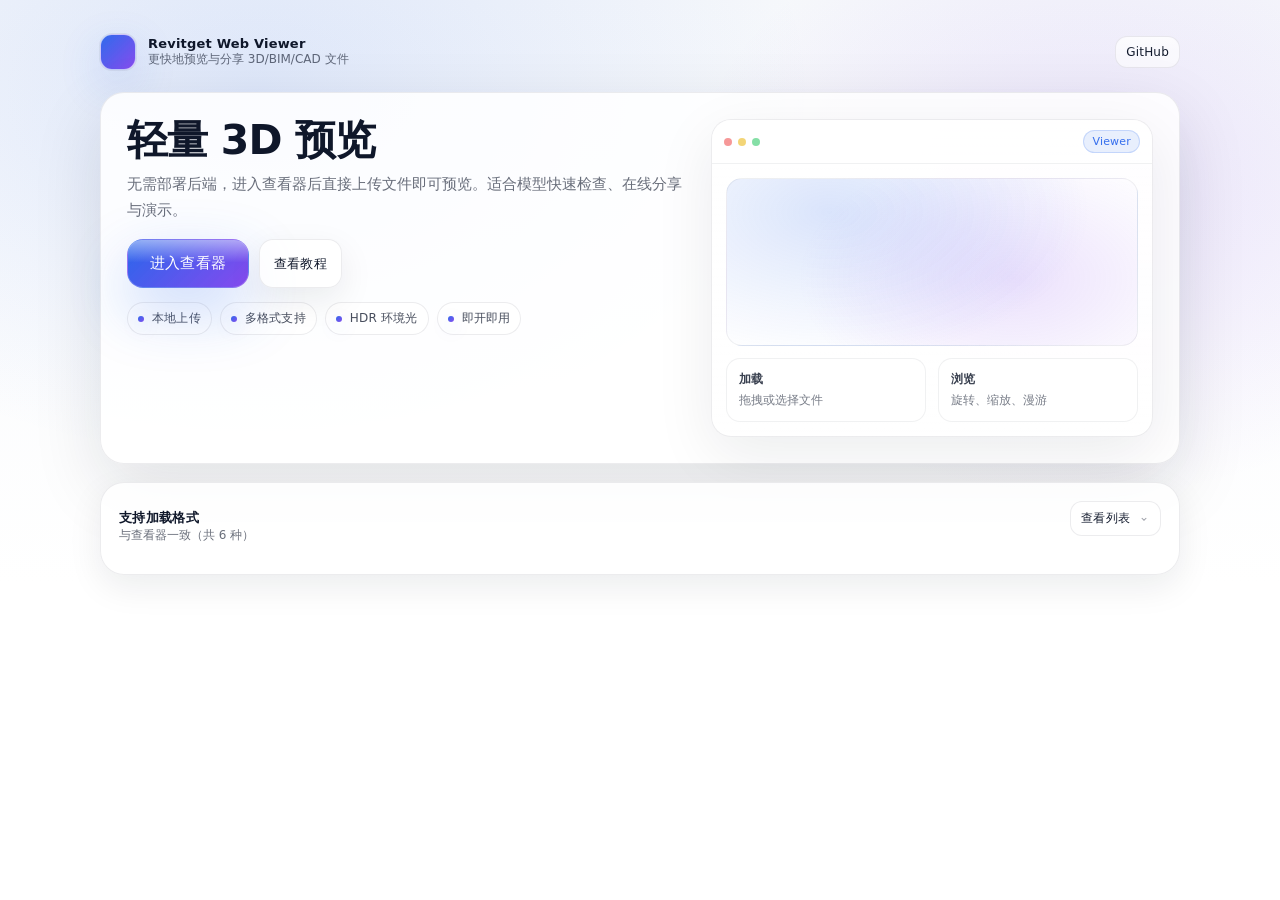
==== commit 3880384a: "UI: make hero preview clickable" ====
--- a/index.html
+++ b/index.html
@@ -302,6 +302,22 @@
         background: rgba(255, 255, 255, 0.75);
       }
 
+      .preview-link {
+        display: grid;
+        text-decoration: none;
+        color: inherit;
+        cursor: pointer;
+      }
+
+      .preview-link:focus-visible {
+        outline: 3px solid rgba(37, 99, 235, 0.35);
+        outline-offset: -3px;
+      }
+
+      .preview-link:hover .preview-hero {
+        border-color: rgba(37, 99, 235, 0.22);
+      }
+
       .dots {
         display: inline-flex;
         gap: 6px;
@@ -621,23 +637,22 @@
               </div>
             </div>
             <div>
-              <div class="preview" aria-hidden="true">
+              <div class="preview">
                 <div class="preview-bar">
                   <div class="dots">
                     <span class="dot r"></span>
                     <span class="dot y"></span>
                     <span class="dot g"></span>
                   </div>
-                  <div class="url">Revitget / threejs / index.html</div>
                   <div class="badge">Viewer</div>
                 </div>
-                <div class="preview-body">
+                <a class="preview-body preview-link" href="./threejs/index.html" aria-label="进入查看器">
                   <div class="preview-hero"></div>
                   <div class="preview-grid">
                     <div class="preview-tile"><b>加载</b><span>拖拽或选择文件</span></div>
                     <div class="preview-tile"><b>浏览</b><span>旋转、缩放、漫游</span></div>
                   </div>
-                </div>
+                </a>
               </div>
             </div>
           </div>
